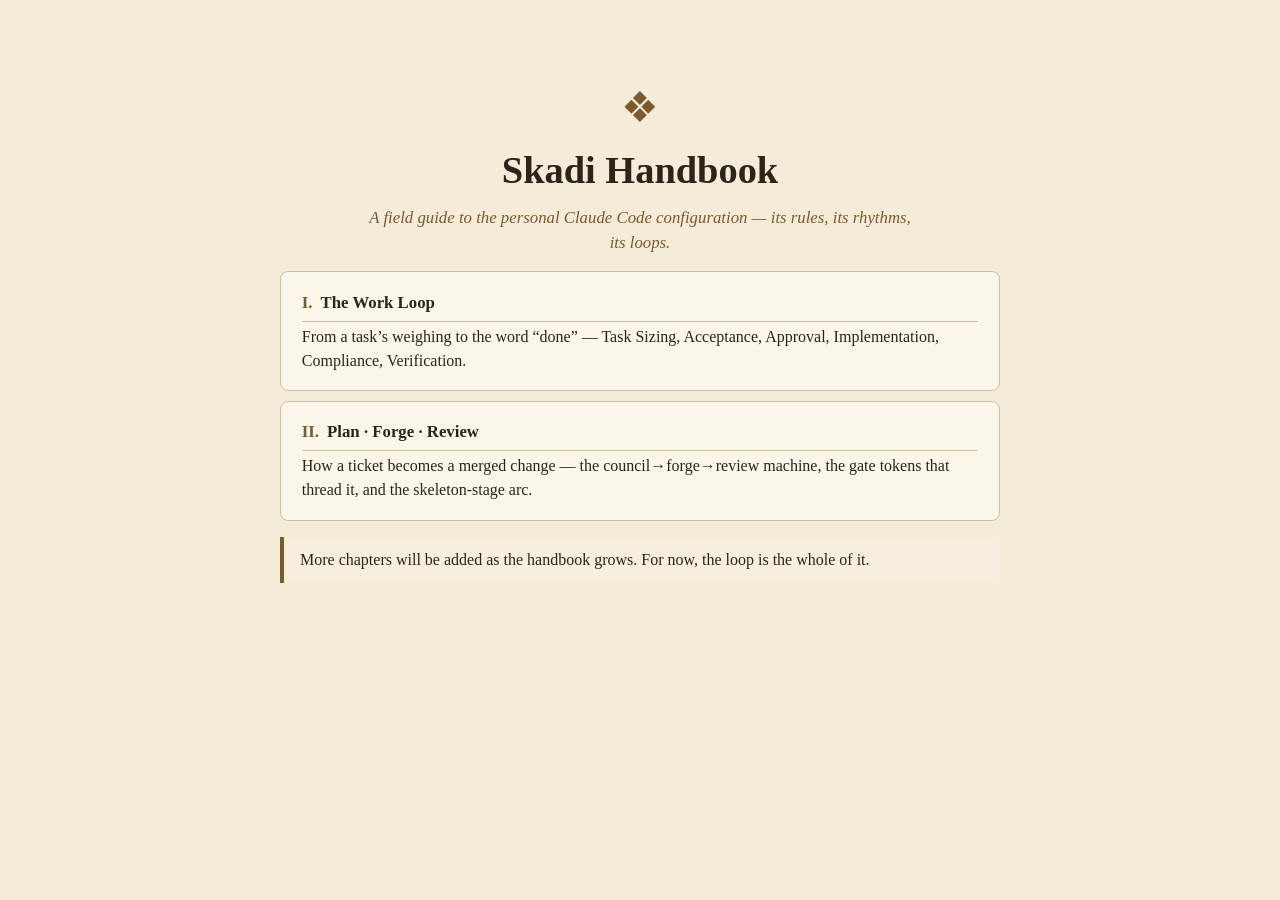
==== handbook/index.html @ 23587f24 "Add Plan·Forge·Review handbook chapter Render the council→forge→review pipeline as a handbook chapte" ====
<!doctype html>
<html lang="en">
  <head>
    <meta charset="utf-8" />
    <meta name="viewport" content="width=device-width, initial-scale=1" />
    <title>Skadi Handbook</title>
    <link rel="stylesheet" href="../previews/henneth/skadi-theme.css" />
    <style>
      .cover {
        text-align: center;
        padding: 2.4rem 1rem 1rem;
      }
      .cover .crest {
        font-size: 2.6rem;
        color: var(--accent);
      }
      .cover h1 {
        font-size: 2.4rem;
        margin: 0.2rem 0 0.3rem;
      }
      .cover .sub {
        font-size: 1.05rem;
        margin: 0 auto;
        max-width: 560px;
      }
      .toc {
        max-width: 720px;
        margin: 0 auto;
      }
      .entry {
        display: block;
        text-decoration: none;
        color: inherit;
      }
      .entry .panel {
        margin: 0 0 0.6rem;
        transition: background 0.15s;
      }
      .entry:hover .panel {
        background: var(--raise);
      }
      .entry h2 {
        margin: 0 0 0.2rem;
      }
      .chap-no {
        color: var(--accent);
        font-weight: 700;
        margin-right: 0.5rem;
      }
    </style>
  </head>
  <body>
    <div class="cover">
      <div class="crest">❖</div>
      <h1>Skadi Handbook</h1>
      <p class="sub">
        A field guide to the personal Claude Code configuration — its rules, its
        rhythms, its loops.
      </p>
    </div>

    <div class="toc">
      <a class="entry" href="work-loop.html">
        <div class="panel">
          <h2><span class="chap-no">I.</span>The Work Loop</h2>
          From a task’s weighing to the word “done” — Task Sizing, Acceptance,
          Approval, Implementation, Compliance, Verification.
        </div>
      </a>
      <a class="entry" href="plan-forge-review.html">
        <div class="panel">
          <h2><span class="chap-no">II.</span>Plan · Forge · Review</h2>
          How a ticket becomes a merged change — the council→forge→review
          machine, the gate tokens that thread it, and the skeleton-stage arc.
        </div>
      </a>
      <p class="note">
        More chapters will be added as the handbook grows. For now, the loop is
        the whole of it.
      </p>
    </div>
  </body>
</html>
---- previews/henneth/skadi-theme.css ----
/* Skadi preview theme — the parchment look shared across Henneth previews.
 *
 * Canonical source: skadi repo `previews/henneth/skadi-theme.css`.
 * Installed (one file, never pruned) into <root>/previews/henneth/ by install.sh,
 * so the Henneth server serves it over HTTP and previews can link it co-located:
 *
 *     <link rel="stylesheet" href="skadi-theme.css">
 *
 * Keep page-specific tweaks inline in the preview; evolve the shared look here.
 *
 * Utility vocabulary a preview may lean on:
 *   layout   .wrap (2-col grid) · .panel · .panel.full (span both columns)
 *   heading  h1 · .sub (italic subtitle) · h2 (panel heading)
 *   status   .badge (pill) · .done/.yes (green) · .no (red)
 *   blocks   .gauge (task-size bar) · .prec (mono call-out) · .note / .open (left-rule callouts)
 *   inline   code · .name (mono accent span, e.g. a token)
 *   table    plain <table> is themed; .v is a green italic verify line
 */

:root {
  --ink: #2b2419;
  --bg: #f4ecd9;
  --panel: #fbf6ea;
  --line: #cdbfa0;
  --accent: #7a5a2e;
  --green: #3f6b3a;
  --red: #9a3b2e;
  --blue: #34597a;
  --th: #ece0c3;
  --raise: #efe4c9;
}

* {
  box-sizing: border-box;
}

body {
  margin: 0;
  font-family: "Iowan Old Style", "Palatino Linotype", Georgia, serif;
  background: var(--bg);
  color: var(--ink);
  line-height: 1.5;
  padding: 2.4rem;
}

h1 {
  font-size: 1.7rem;
  margin: 0 0 0.2rem;
}
.sub {
  color: var(--accent);
  font-style: italic;
  margin: 0 0 1.2rem;
}

h2 {
  font-size: 1.05rem;
  margin: 0.1rem 0 0.8rem;
  border-bottom: 1px solid var(--line);
  padding-bottom: 0.35rem;
}

/* Status pill — e.g. an "as built" stamp. */
.badge {
  display: inline-block;
  background: var(--green);
  color: var(--bg);
  font-family: ui-monospace, Menlo, monospace;
  font-size: 0.8rem;
  padding: 0.25rem 0.7rem;
  border-radius: 12px;
  margin-bottom: 1.4rem;
}

/* Task-size gauge bar. */
.gauge {
  font-family: ui-monospace, Menlo, monospace;
  background: var(--raise);
  border: 1px solid var(--line);
  padding: 0.7rem 1rem;
  border-radius: 6px;
  display: block;
  margin-bottom: 1.6rem;
  white-space: pre;
  font-size: 0.84rem;
}

/* Two-column panel grid. */
.wrap {
  display: grid;
  grid-template-columns: 1fr 1fr;
  gap: 1.4rem;
}

.panel {
  background: var(--panel);
  border: 1px solid var(--line);
  border-radius: 8px;
  padding: 1.1rem 1.3rem;
}
.panel.full {
  grid-column: 1 / 3;
}

table {
  border-collapse: collapse;
  width: 100%;
  font-size: 0.92rem;
}
th,
td {
  border: 1px solid var(--line);
  padding: 0.4rem 0.55rem;
  text-align: left;
  vertical-align: top;
}
th {
  background: var(--th);
}

code {
  font-family: ui-monospace, Menlo, monospace;
  background: var(--th);
  padding: 0.05rem 0.3rem;
  border-radius: 3px;
  font-size: 0.86em;
}

ol {
  padding-left: 1.2rem;
  margin: 0.3rem 0;
}
ol.steps > li {
  margin-bottom: 0.7rem;
}

/* A green italic verification line. */
.v {
  color: var(--green);
  font-style: italic;
  font-size: 0.86rem;
}

.done {
  color: var(--green);
  font-weight: 700;
}
.yes {
  color: var(--green);
  font-weight: 600;
}
.no {
  color: var(--red);
  font-weight: 600;
}

/* Left-rule call-outs: .note (accent) for asides, .open (red) for held items. */
.note {
  background: #f6efe0;
  border-left: 4px solid var(--accent);
  padding: 0.7rem 1rem;
  border-radius: 0 6px 6px 0;
}
.open {
  background: #f6e7d6;
  border-left: 4px solid var(--red);
  padding: 0.7rem 1rem;
  border-radius: 0 6px 6px 0;
}

/* Mono call-out block — e.g. a precedence ladder or terse rule. */
.prec {
  font-family: ui-monospace, Menlo, monospace;
  font-size: 0.85rem;
  background: var(--raise);
  border: 1px solid var(--line);
  border-radius: 6px;
  padding: 0.8rem 1rem;
  white-space: pre-wrap;
}

/* Mono accent span — e.g. a token name set apart from prose. */
.name {
  font-family: ui-monospace, Menlo, monospace;
  color: var(--blue);
  font-weight: 600;
}
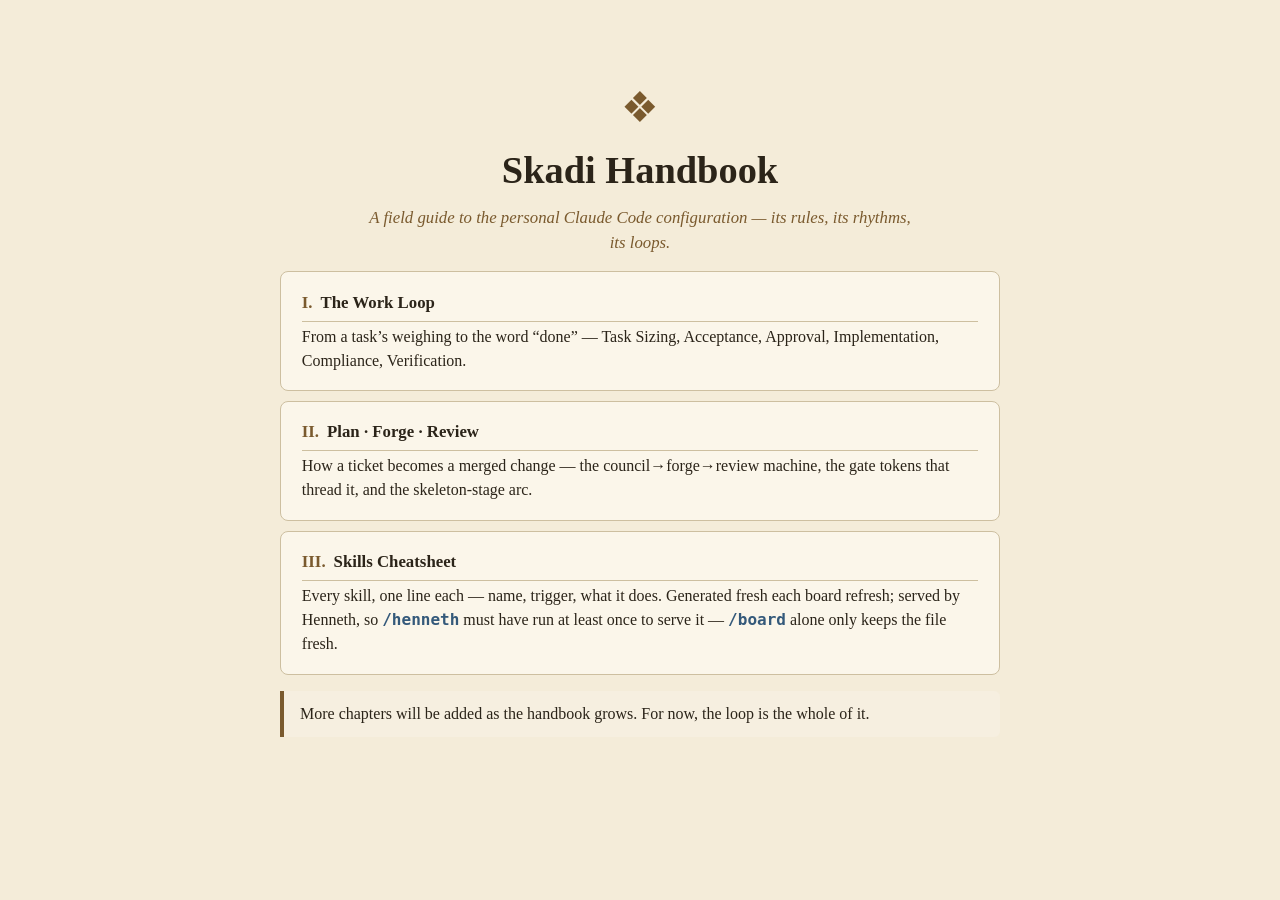
==== commit 8c6adc0d: "Add a Skills Cheatsheet chapter to the handbook A third TOC entry links the handbook's cover page to" ====
--- a/handbook/index.html
+++ b/handbook/index.html
@@ -74,6 +74,21 @@
           machine, the gate tokens that thread it, and the skeleton-stage arc.
         </div>
       </a>
+      <a
+        class="entry"
+        href="http://localhost:10001/skills-cheatsheet.html"
+        target="_blank"
+        rel="noopener"
+      >
+        <div class="panel">
+          <h2><span class="chap-no">III.</span>Skills Cheatsheet</h2>
+          Every skill, one line each — name, trigger, what it does. Generated
+          fresh each board refresh; served by Henneth, so
+          <span class="name">/henneth</span> must have run at least once to
+          serve it — <span class="name">/board</span> alone only keeps the file
+          fresh.
+        </div>
+      </a>
       <p class="note">
         More chapters will be added as the handbook grows. For now, the loop is
         the whole of it.
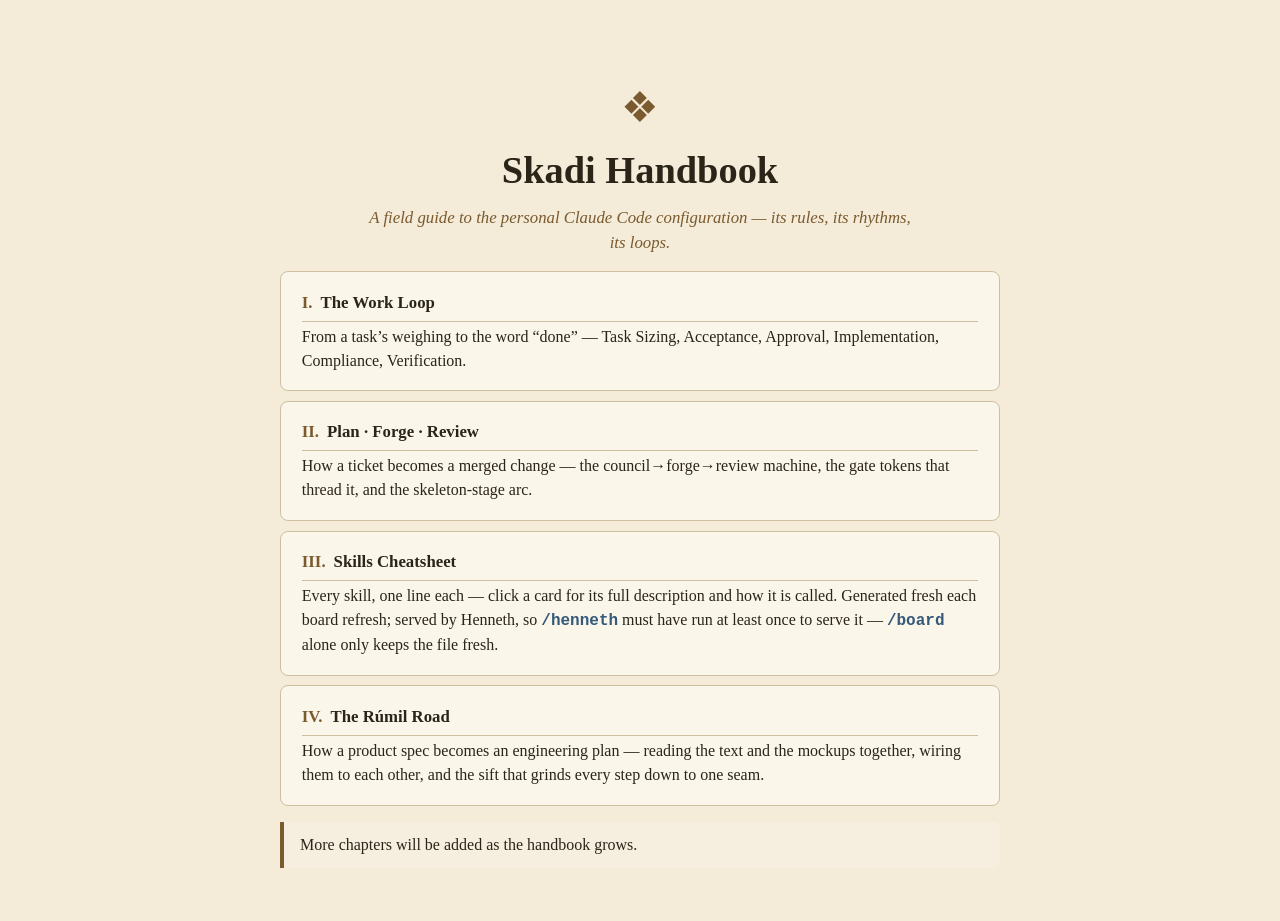
==== commit 53eba3d6: "Make the Rúmil road a handbook chapter, and the skills grid expandable The /rumil poster was stale a" ====
--- a/handbook/index.html
+++ b/handbook/index.html
@@ -82,17 +82,23 @@
       >
         <div class="panel">
           <h2><span class="chap-no">III.</span>Skills Cheatsheet</h2>
-          Every skill, one line each — name, trigger, what it does. Generated
-          fresh each board refresh; served by Henneth, so
+          Every skill, one line each — click a card for its full description and
+          how it is called. Generated fresh each board refresh; served by
+          Henneth, so
           <span class="name">/henneth</span> must have run at least once to
           serve it — <span class="name">/board</span> alone only keeps the file
           fresh.
         </div>
       </a>
-      <p class="note">
-        More chapters will be added as the handbook grows. For now, the loop is
-        the whole of it.
-      </p>
+      <a class="entry" href="rumil-flow.html">
+        <div class="panel">
+          <h2><span class="chap-no">IV.</span>The Rúmil Road</h2>
+          How a product spec becomes an engineering plan — reading the text and
+          the mockups together, wiring them to each other, and the sift that
+          grinds every step down to one seam.
+        </div>
+      </a>
+      <p class="note">More chapters will be added as the handbook grows.</p>
     </div>
   </body>
 </html>
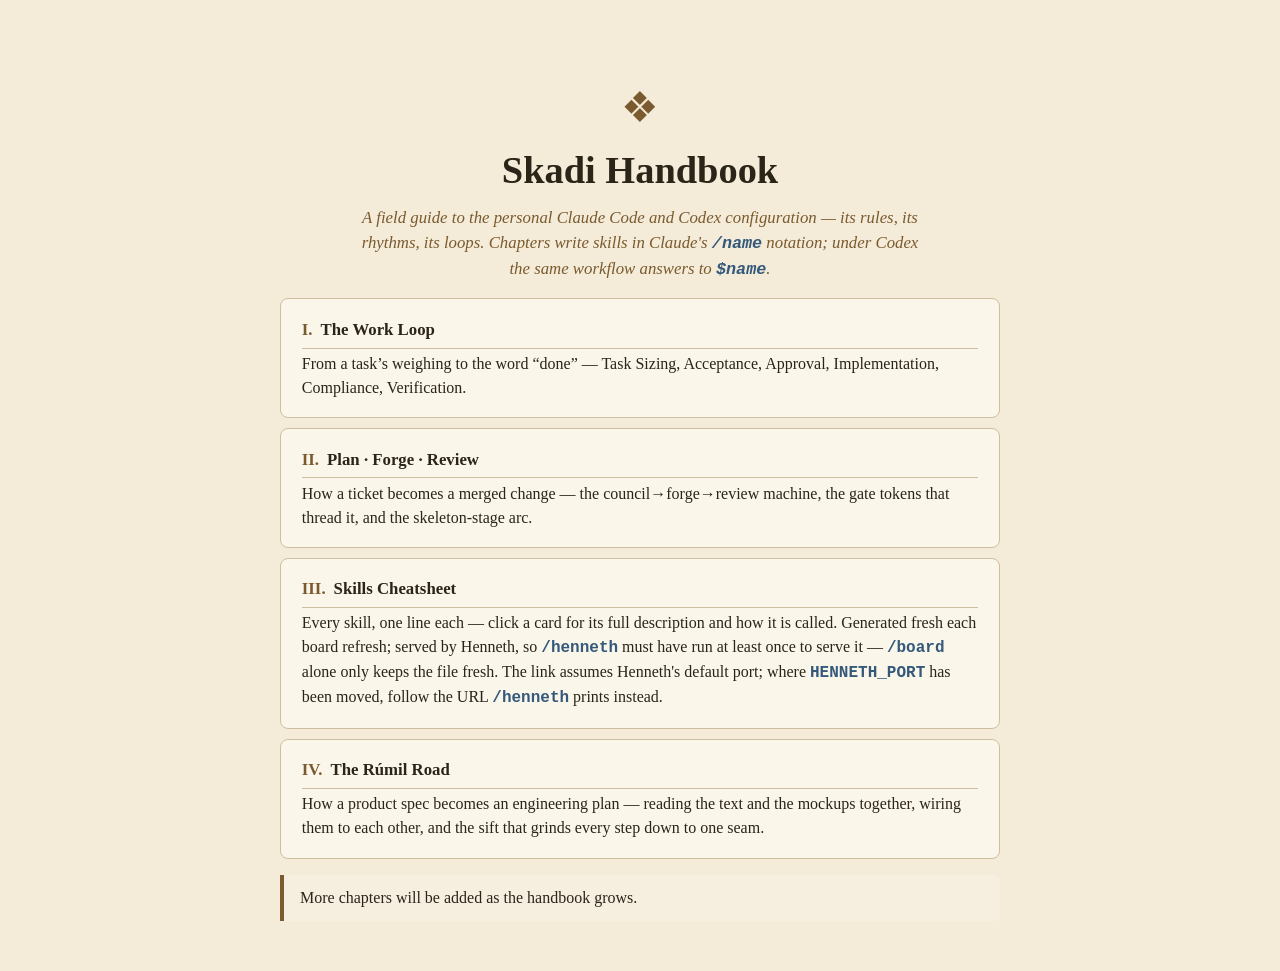
==== commit de640a52: "Make the handbook and README describe the repo as it stands A multi-agent audit read both surfaces a" ====
--- a/handbook/index.html
+++ b/handbook/index.html
@@ -54,8 +54,10 @@
       <div class="crest">❖</div>
       <h1>Skadi Handbook</h1>
       <p class="sub">
-        A field guide to the personal Claude Code configuration — its rules, its
-        rhythms, its loops.
+        A field guide to the personal Claude Code and Codex configuration — its
+        rules, its rhythms, its loops. Chapters write skills in Claude's
+        <span class="name">/name</span> notation; under Codex the same workflow
+        answers to <span class="name">$name</span>.
       </p>
     </div>
 
@@ -87,7 +89,9 @@
           Henneth, so
           <span class="name">/henneth</span> must have run at least once to
           serve it — <span class="name">/board</span> alone only keeps the file
-          fresh.
+          fresh. The link assumes Henneth's default port; where
+          <span class="name">HENNETH_PORT</span> has been moved, follow the URL
+          <span class="name">/henneth</span> prints instead.
         </div>
       </a>
       <a class="entry" href="rumil-flow.html">
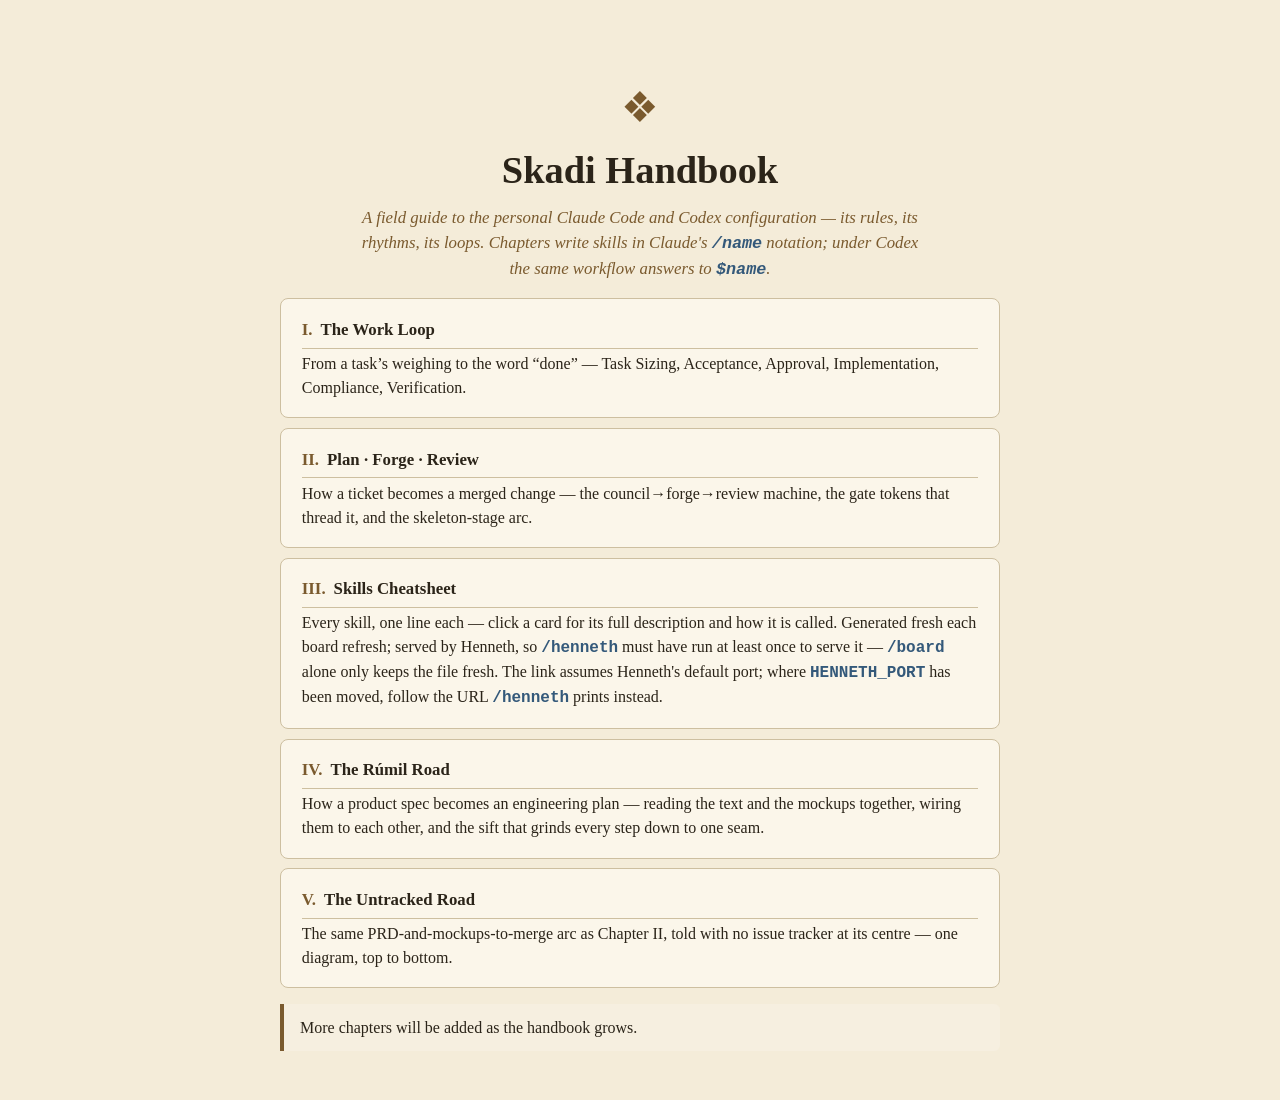
==== commit cb5d18e8: "Add handbook Chapter V: the untracked dev-process road A tracker-free companion to Chapter II — the " ====
--- a/handbook/index.html
+++ b/handbook/index.html
@@ -102,6 +102,13 @@
           grinds every step down to one seam.
         </div>
       </a>
+      <a class="entry" href="untracked-road.html">
+        <div class="panel">
+          <h2><span class="chap-no">V.</span>The Untracked Road</h2>
+          The same PRD-and-mockups-to-merge arc as Chapter II, told with no
+          issue tracker at its centre — one diagram, top to bottom.
+        </div>
+      </a>
       <p class="note">More chapters will be added as the handbook grows.</p>
     </div>
   </body>
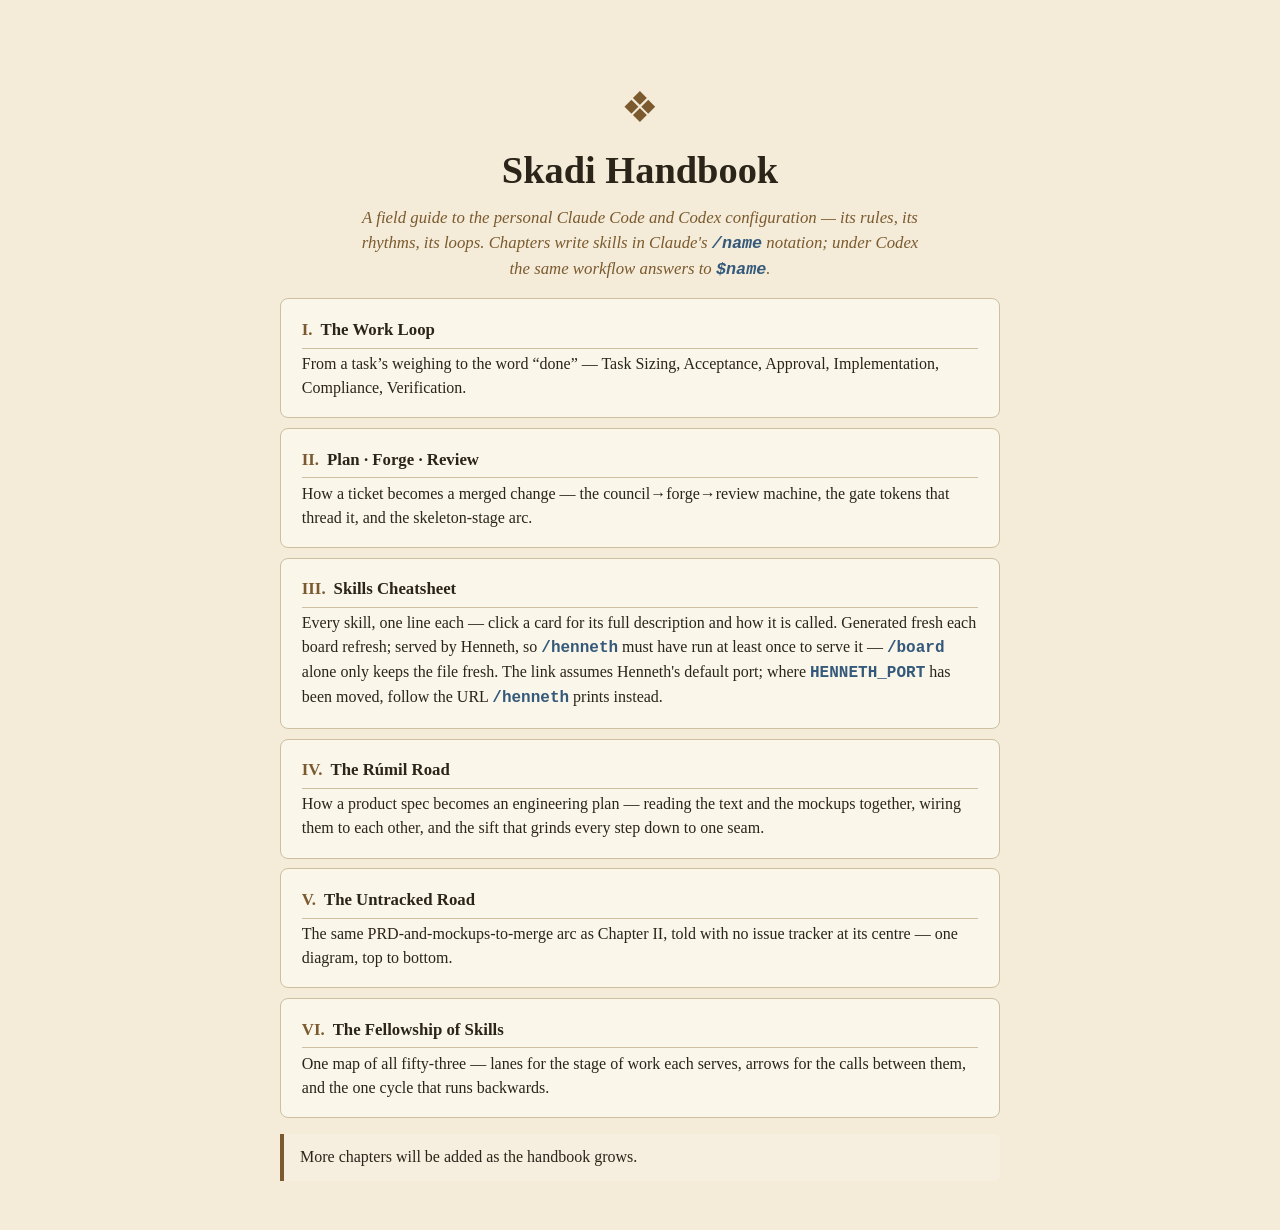
==== commit 7acb91cf: "Chart the whole fellowship of skills as handbook Chapter VI The handbook drew the ticket arc and the" ====
--- a/handbook/index.html
+++ b/handbook/index.html
@@ -109,6 +109,14 @@
           issue tracker at its centre — one diagram, top to bottom.
         </div>
       </a>
+      <a class="entry" href="skill-fellowship.html">
+        <div class="panel">
+          <h2><span class="chap-no">VI.</span>The Fellowship of Skills</h2>
+          One map of all fifty-three — lanes for the stage of work each serves,
+          arrows for the calls between them, and the one cycle that runs
+          backwards.
+        </div>
+      </a>
       <p class="note">More chapters will be added as the handbook grows.</p>
     </div>
   </body>
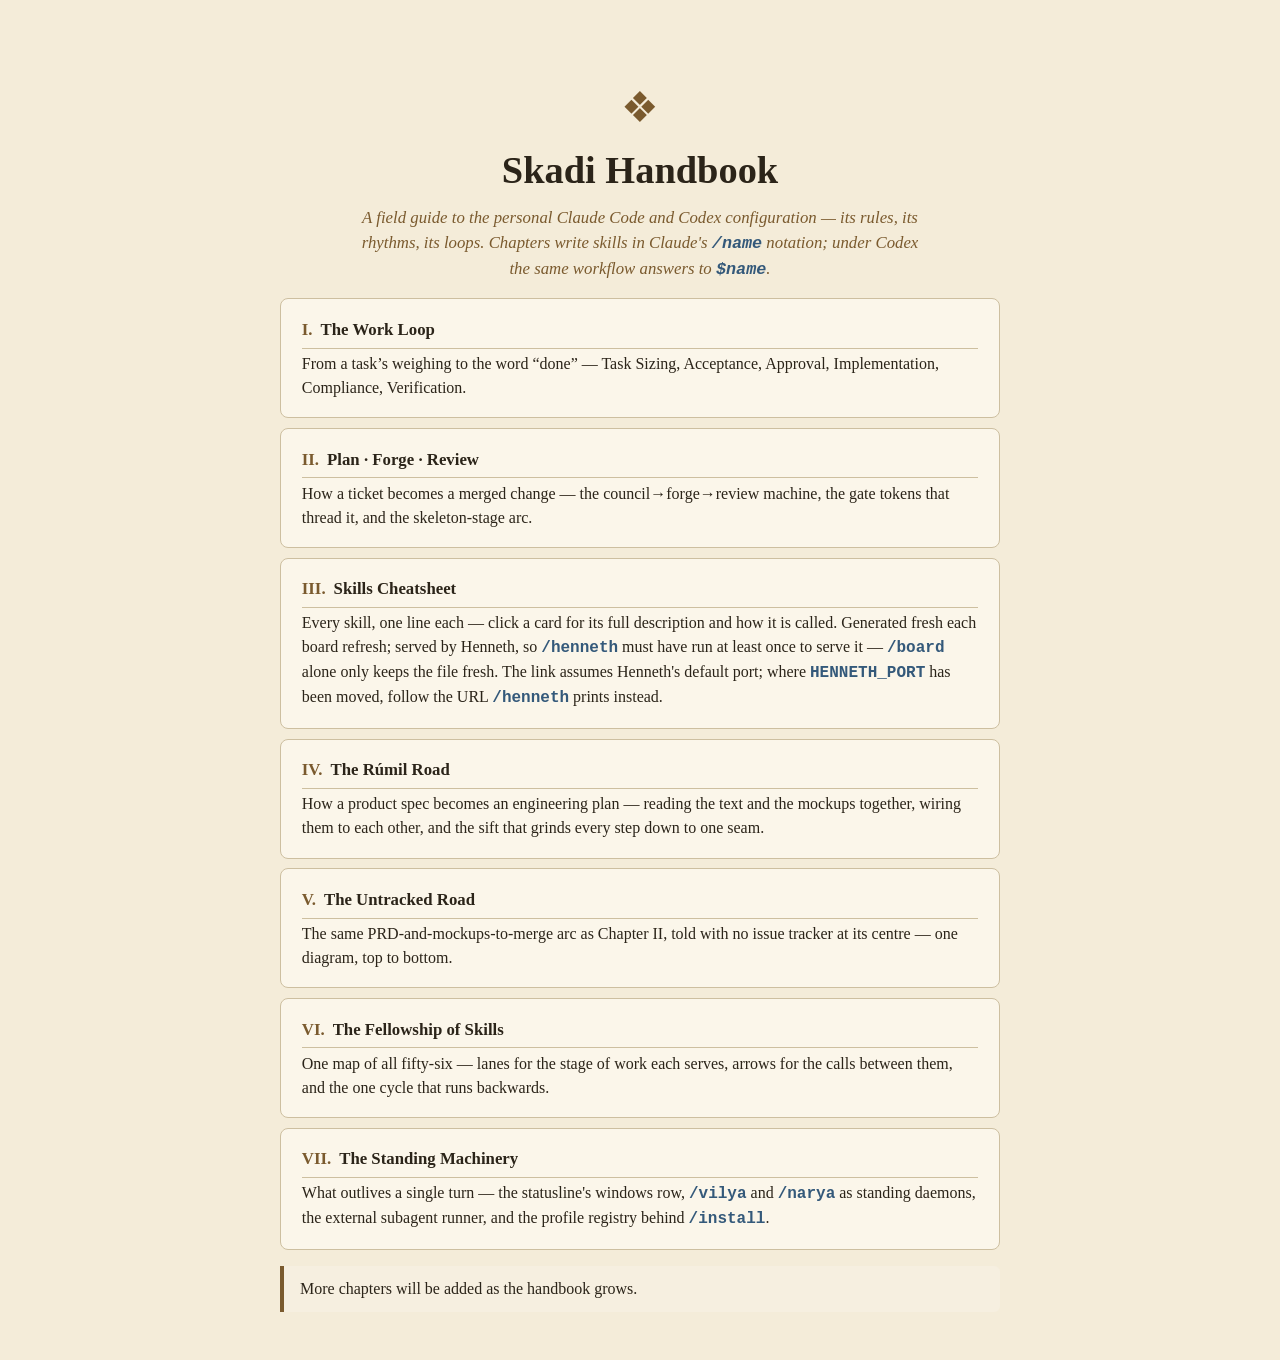
==== commit 267c58b6: "Bring the README and handbook current, add Chapter VII 39 commits had landed since the handbook was " ====
--- a/handbook/index.html
+++ b/handbook/index.html
@@ -112,9 +112,19 @@
       <a class="entry" href="skill-fellowship.html">
         <div class="panel">
           <h2><span class="chap-no">VI.</span>The Fellowship of Skills</h2>
-          One map of all fifty-three — lanes for the stage of work each serves,
+          One map of all fifty-six — lanes for the stage of work each serves,
           arrows for the calls between them, and the one cycle that runs
           backwards.
+        </div>
+      </a>
+      <a class="entry" href="standing-machinery.html">
+        <div class="panel">
+          <h2><span class="chap-no">VII.</span>The Standing Machinery</h2>
+          What outlives a single turn — the statusline's windows row,
+          <span class="name">/vilya</span> and
+          <span class="name">/narya</span> as standing daemons, the external
+          subagent runner, and the profile registry behind
+          <span class="name">/install</span>.
         </div>
       </a>
       <p class="note">More chapters will be added as the handbook grows.</p>
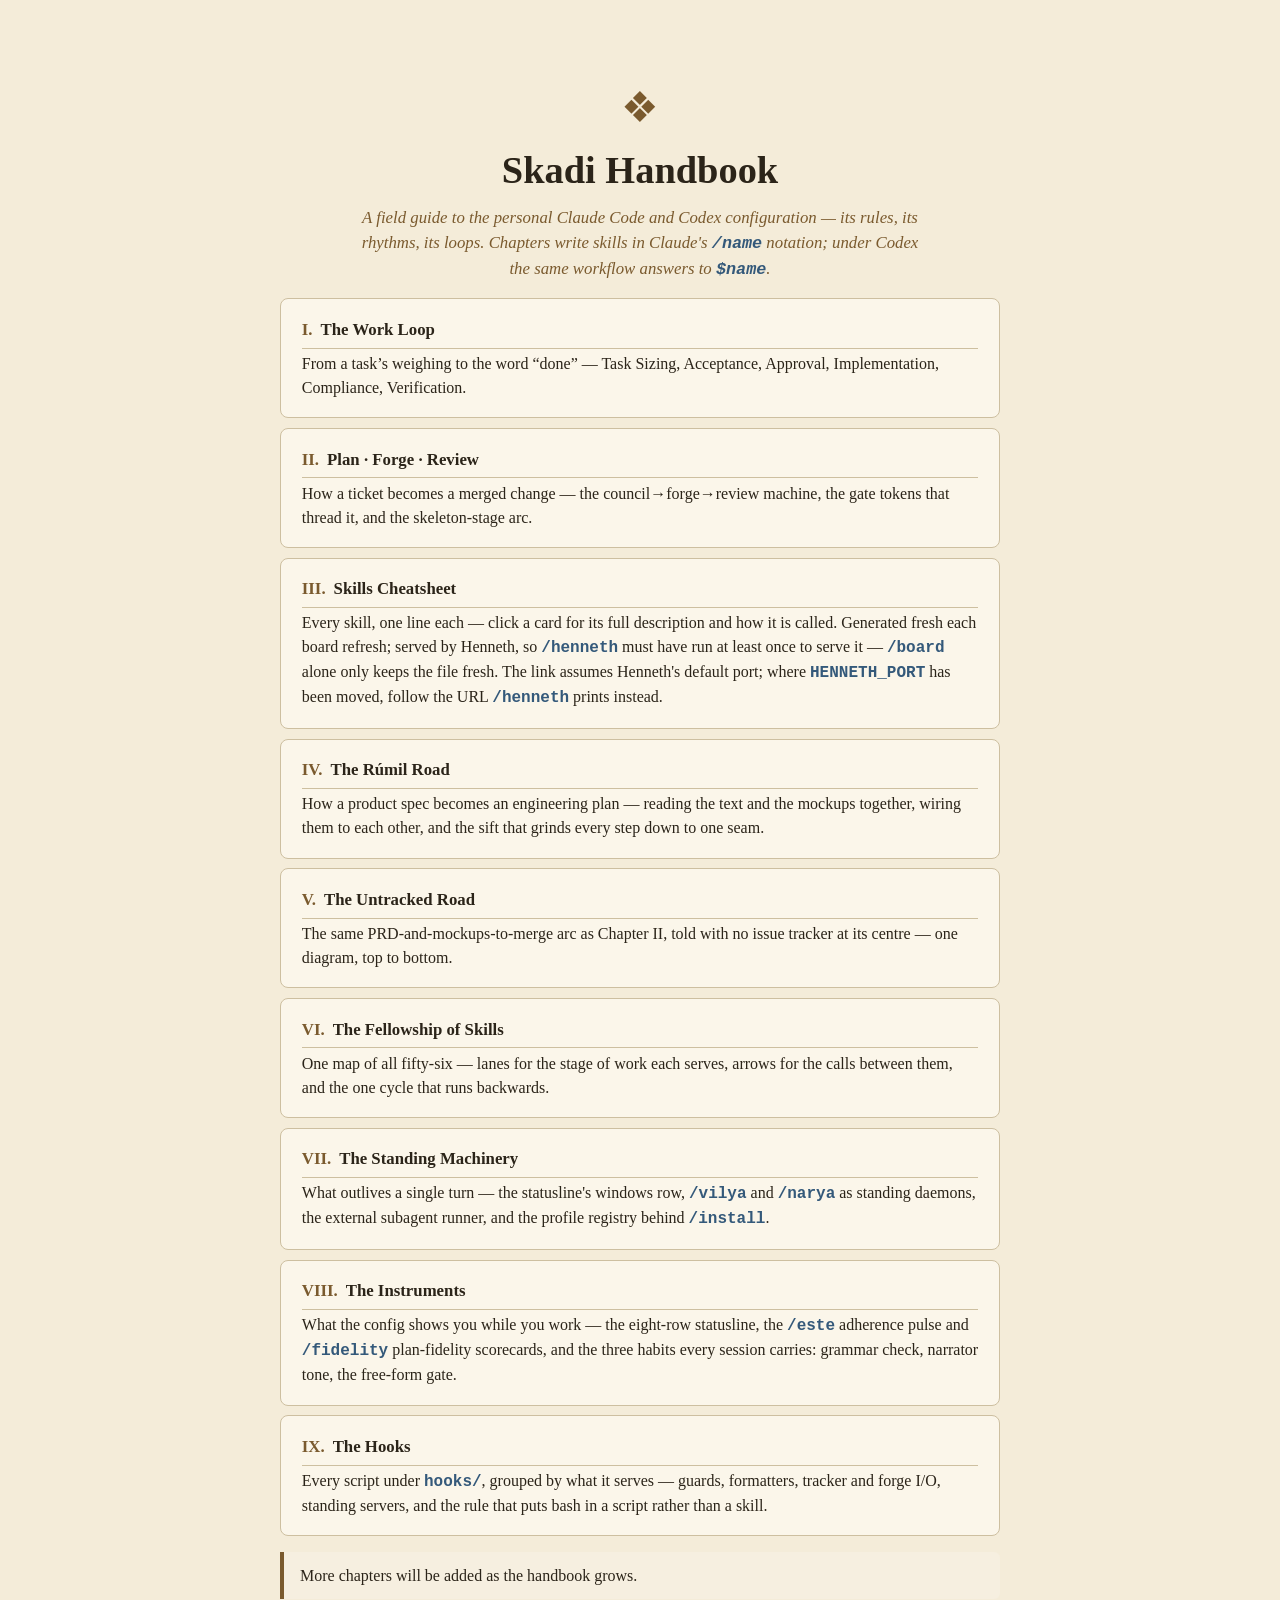
==== commit 19b1ed66: "Trim the README to install-and-use; move the reference into the handbook The README had grown to 518" ====
--- a/handbook/index.html
+++ b/handbook/index.html
@@ -127,6 +127,24 @@
           <span class="name">/install</span>.
         </div>
       </a>
+      <a class="entry" href="instruments.html">
+        <div class="panel">
+          <h2><span class="chap-no">VIII.</span>The Instruments</h2>
+          What the config shows you while you work — the eight-row statusline,
+          the <span class="name">/este</span> adherence pulse and
+          <span class="name">/fidelity</span> plan-fidelity scorecards, and the
+          three habits every session carries: grammar check, narrator tone, the
+          free-form gate.
+        </div>
+      </a>
+      <a class="entry" href="hooks.html">
+        <div class="panel">
+          <h2><span class="chap-no">IX.</span>The Hooks</h2>
+          Every script under <span class="name">hooks/</span>, grouped by what
+          it serves — guards, formatters, tracker and forge I/O, standing
+          servers, and the rule that puts bash in a script rather than a skill.
+        </div>
+      </a>
       <p class="note">More chapters will be added as the handbook grows.</p>
     </div>
   </body>
